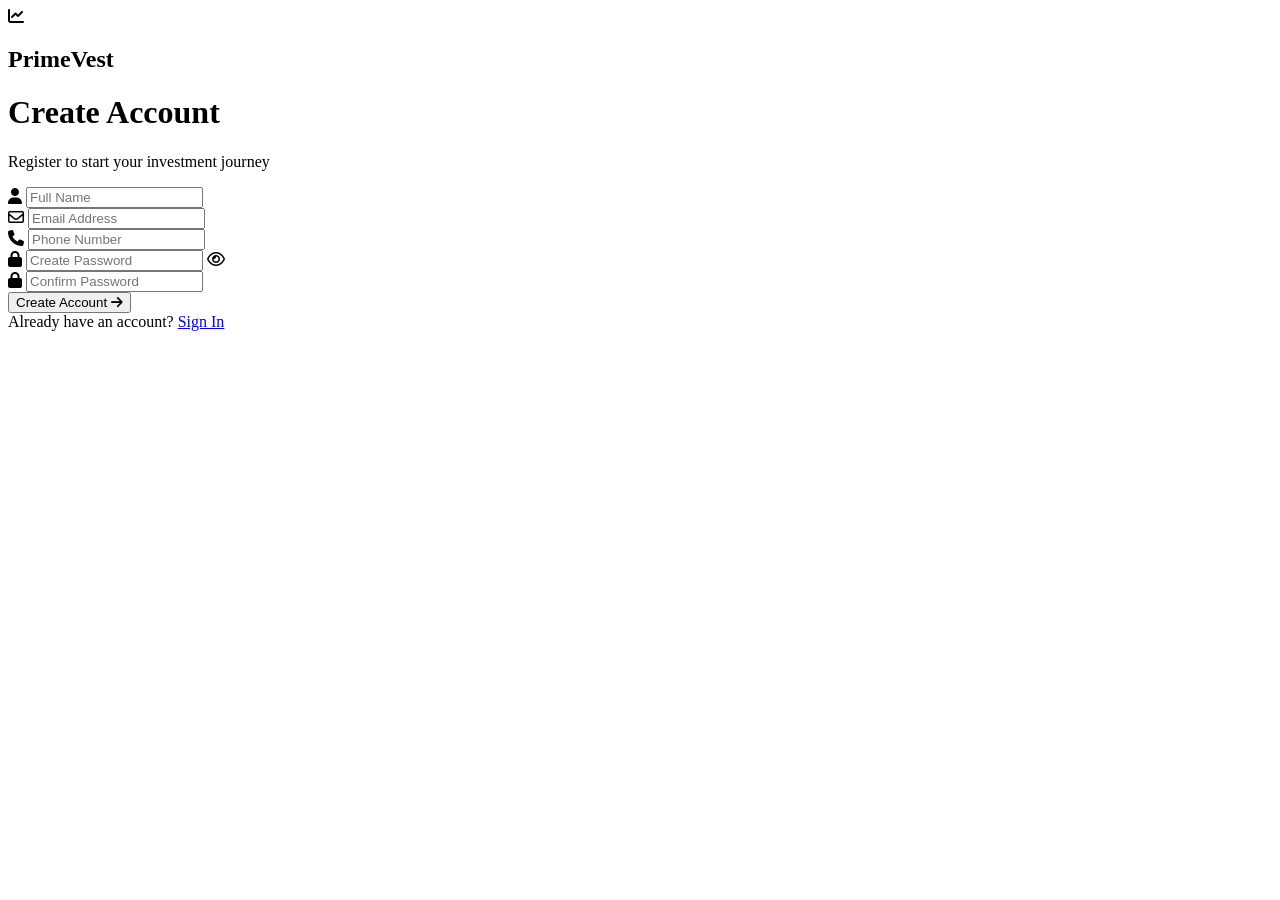
==== register.html @ 883b9fab "Create register.html" ====
<!DOCTYPE html>
<html lang="en">
<head>

<meta charset="UTF-8">
<meta name="viewport" content="width=device-width, initial-scale=1.0">

<title>PrimeVest | Register</title>

<link rel="stylesheet" href="css/auth.css">

<link rel="preconnect" href="https://fonts.googleapis.com">

<link href="https://fonts.googleapis.com/css2?family=Poppins:wght@300;400;500;600;700&display=swap" rel="stylesheet">

<link rel="stylesheet"
href="https://cdnjs.cloudflare.com/ajax/libs/font-awesome/6.6.0/css/all.min.css">

</head>

<body>

<div class="login-container">

<div class="logo">

<div class="logo-box">
<i class="fa-solid fa-chart-line"></i>
</div>

<h2>PrimeVest</h2>

</div>

<h1>Create Account</h1>

<p>Register to start your investment journey</p>

<form id="registerForm">

<div class="input-box">
<i class="fa-solid fa-user"></i>
<input
type="text"
id="fullname"
placeholder="Full Name"
required>
</div>

<div class="input-box">
<i class="fa-regular fa-envelope"></i>
<input
type="email"
id="email"
placeholder="Email Address"
required>
</div>

<div class="input-box">
<i class="fa-solid fa-phone"></i>
<input
type="tel"
id="phone"
placeholder="Phone Number"
required>
</div>

<div class="input-box">
<i class="fa-solid fa-lock"></i>

<input
type="password"
id="password"
placeholder="Create Password"
required>

<i class="fa-regular fa-eye toggle-password"></i>

</div>

<div class="input-box">
<i class="fa-solid fa-lock"></i>

<input
type="password"
id="confirmPassword"
placeholder="Confirm Password"
required>

</div>

<button type="submit">

Create Account

<i class="fa-solid fa-arrow-right"></i>

</button>

</form>

<div class="register">

Already have an account?

<a href="login.html">

Sign In

</a>

</div>

</div>

<script src="js/register.js"></script>

</body>
</html>
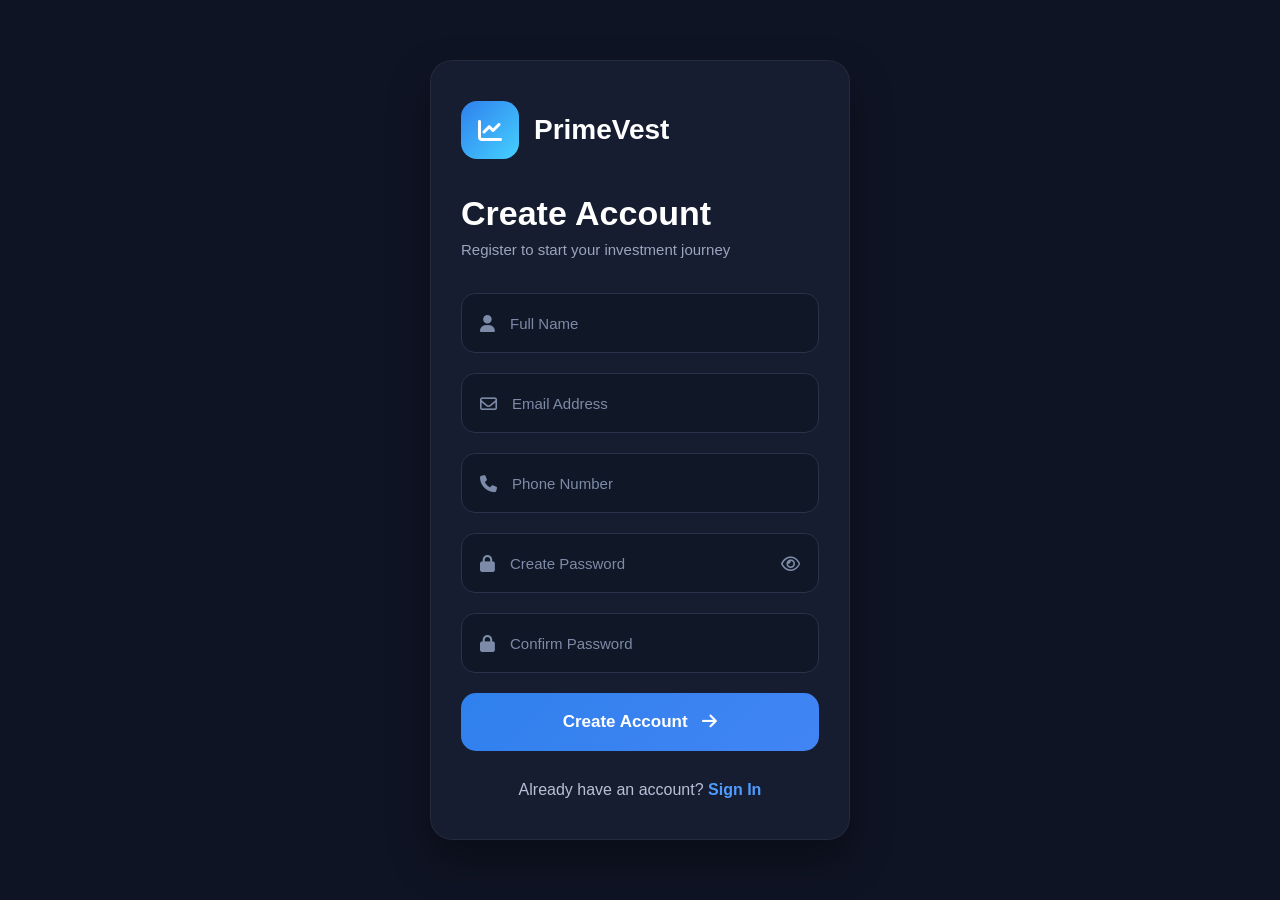
==== commit 95ce6271: "Update register.html" ====
--- a/register.html
+++ b/register.html
@@ -103,7 +103,7 @@
 
 Already have an account?
 
-<a href="login.html">
+<a href="index.html">
 
 Sign In
 
--- a/css/auth.css
+++ b/css/auth.css
@@ -0,0 +1,231 @@
+/* ===============================
+   PRIMEVEST LOGIN
+================================= */
+
+*{
+    margin:0;
+    padding:0;
+    box-sizing:border-box;
+    font-family:'Poppins',sans-serif;
+}
+
+body{
+    background:#0f1424;
+    display:flex;
+    justify-content:center;
+    align-items:center;
+    min-height:100vh;
+    padding:20px;
+    color:#fff;
+}
+
+/* ===============================
+   LOGIN CARD
+================================= */
+
+.login-container{
+    width:100%;
+    max-width:420px;
+    background:#171d30;
+    border:1px solid rgba(255,255,255,.06);
+    border-radius:22px;
+    padding:40px 30px;
+    box-shadow:0 20px 40px rgba(0,0,0,.35);
+}
+
+/* ===============================
+   LOGO
+================================= */
+
+.logo{
+    display:flex;
+    align-items:center;
+    gap:15px;
+    margin-bottom:35px;
+}
+
+.logo-box{
+    width:58px;
+    height:58px;
+    border-radius:16px;
+    background:linear-gradient(135deg,#2f80ed,#45d1ff);
+    display:flex;
+    justify-content:center;
+    align-items:center;
+    font-size:24px;
+    color:#fff;
+}
+
+.logo h2{
+    font-size:28px;
+    font-weight:700;
+}
+
+h1{
+    font-size:34px;
+    margin-bottom:8px;
+}
+
+p{
+    color:#9aa5bf;
+    margin-bottom:35px;
+    font-size:15px;
+}
+
+/* ===============================
+   INPUTS
+================================= */
+
+.input-box{
+    display:flex;
+    align-items:center;
+    background:#101726;
+    border:1px solid #29324a;
+    border-radius:14px;
+    padding:0 18px;
+    margin-bottom:20px;
+    transition:.3s;
+}
+
+.input-box:focus-within{
+    border-color:#2f80ed;
+    box-shadow:0 0 12px rgba(47,128,237,.25);
+}
+
+.input-box i{
+    color:#7d8ba8;
+    font-size:17px;
+}
+
+.input-box input{
+    flex:1;
+    height:58px;
+    border:none;
+    outline:none;
+    background:transparent;
+    color:#fff;
+    padding:0 15px;
+    font-size:15px;
+}
+
+.input-box input::placeholder{
+    color:#7d8ba8;
+}
+
+.toggle-password{
+    cursor:pointer;
+}
+
+/* ===============================
+   OPTIONS
+================================= */
+
+.options{
+    display:flex;
+    justify-content:space-between;
+    align-items:center;
+    margin-bottom:30px;
+    font-size:14px;
+}
+
+.options label{
+    display:flex;
+    align-items:center;
+    gap:8px;
+    color:#cfd6ea;
+}
+
+.options input{
+    accent-color:#2f80ed;
+}
+
+.options a{
+    color:#4f9bff;
+    text-decoration:none;
+}
+
+.options a:hover{
+    text-decoration:underline;
+}
+
+/* ===============================
+   BUTTON
+================================= */
+
+button{
+    width:100%;
+    height:58px;
+    border:none;
+    border-radius:15px;
+    background:linear-gradient(135deg,#2f80ed,#4285f4);
+    color:#fff;
+    font-size:17px;
+    font-weight:600;
+    cursor:pointer;
+    transition:.3s;
+}
+
+button:hover{
+    transform:translateY(-2px);
+    box-shadow:0 12px 25px rgba(47,128,237,.35);
+}
+
+button i{
+    margin-left:10px;
+}
+
+/* ===============================
+   REGISTER
+================================= */
+
+.register{
+    text-align:center;
+    margin-top:30px;
+    color:#b7c0d8;
+}
+
+.register a{
+    color:#4f9bff;
+    text-decoration:none;
+    font-weight:600;
+}
+
+.register a:hover{
+    text-decoration:underline;
+}
+
+/* ===============================
+   RESPONSIVE
+================================= */
+
+@media(max-width:480px){
+
+.login-container{
+    padding:30px 22px;
+}
+
+.logo-box{
+    width:50px;
+    height:50px;
+}
+
+.logo h2{
+    font-size:24px;
+}
+
+h1{
+    font-size:30px;
+}
+
+button,
+.input-box input{
+    height:54px;
+}
+
+.options{
+    flex-direction:column;
+    align-items:flex-start;
+    gap:15px;
+}
+
+}
